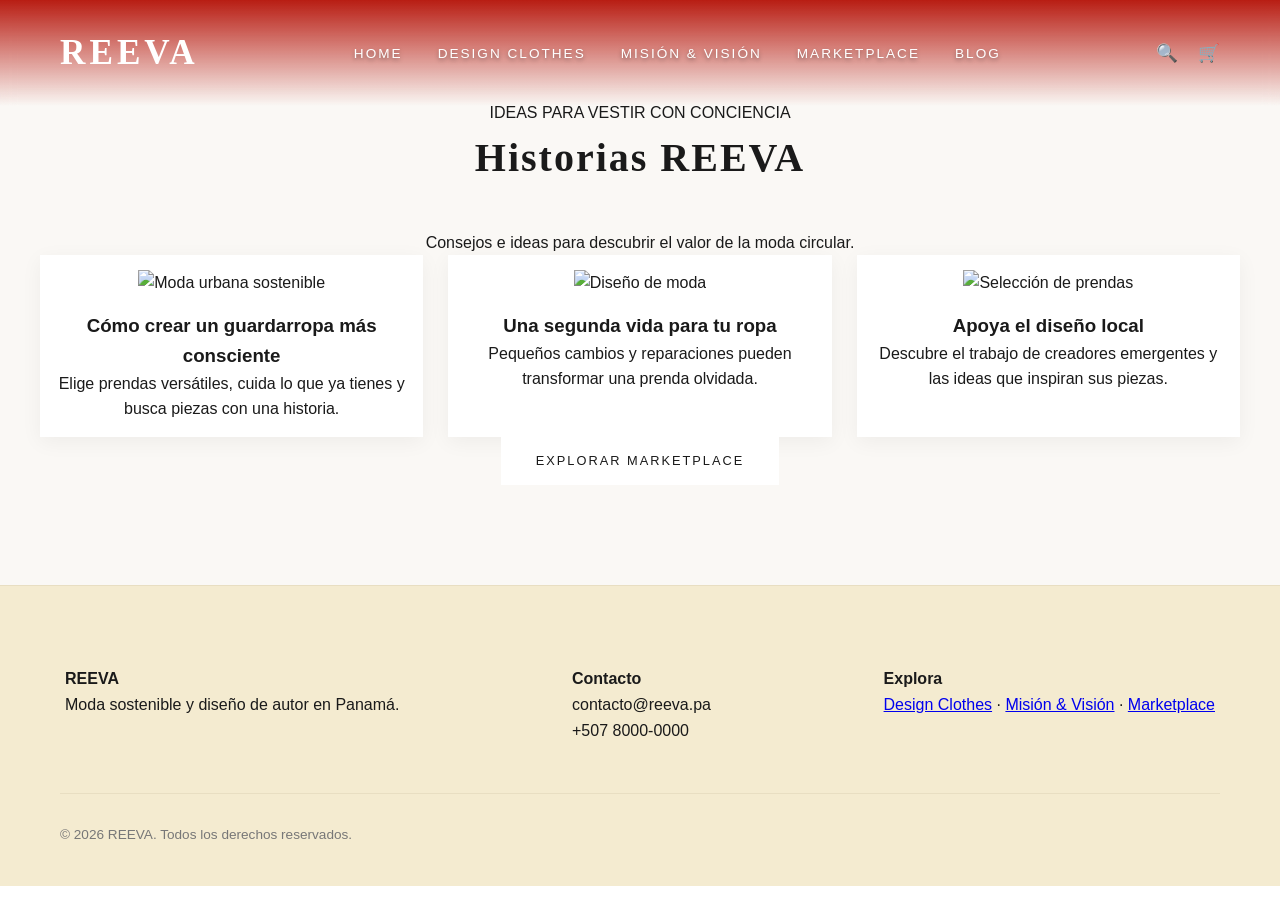
==== blog.html @ 20901f5d "resumen" ====
﻿<!DOCTYPE html>
<html lang="es">
<head><meta charset="UTF-8"><meta name="viewport" content="width=device-width, initial-scale=1.0"><title>Blog | REEVA</title><link rel="stylesheet" href="Style.css"></head>
<body>
<header class="site-header"><div class="logo-container"><a href="index.html" style="text-decoration:none"><h1>REEVA</h1></a></div><nav class="main-nav"><ul><li><a href="index.html">Home</a></li><li><a href="design-clothes.html">Design Clothes</a></li><li><a href="mission-vision.html">Misión &amp; Visión</a></li><li><a href="marketplace.html">Marketplace</a></li><li><a href="blog.html" aria-current="page">Blog</a></li></ul></nav><div class="header-actions"><a href="search.html" aria-label="Buscar" class="action-icon">🔍</a><a href="cart.html" aria-label="Carrito" class="action-icon">🛒</a></div></header>
<main class="featured-stories-section"><span class="sub-title">IDEAS PARA VESTIR CON CONCIENCIA</span><h2 class="section-heading-editorial">Historias REEVA</h2><p>Consejos e ideas para descubrir el valor de la moda circular.</p><div class="stories-grid"><article class="story-card"><img src="https://images.unsplash.com/photo-1515886657613-9f3515b0c78f?auto=format&amp;fit=crop&amp;w=500&amp;q=80" alt="Moda urbana sostenible"><h3>Cómo crear un guardarropa más consciente</h3><p>Elige prendas versátiles, cuida lo que ya tienes y busca piezas con una historia.</p></article><article class="story-card"><img src="https://images.unsplash.com/photo-1509631179647-0177331693ae?auto=format&amp;fit=crop&amp;w=500&amp;q=80" alt="Diseño de moda"><h3>Una segunda vida para tu ropa</h3><p>Pequeños cambios y reparaciones pueden transformar una prenda olvidada.</p></article><article class="story-card"><img src="https://images.unsplash.com/photo-1490481651871-ab68de25d43d?auto=format&amp;fit=crop&amp;w=500&amp;q=80" alt="Selección de prendas"><h3>Apoya el diseño local</h3><p>Descubre el trabajo de creadores emergentes y las ideas que inspiran sus piezas.</p></article></div><div class="hero-buttons"><a href="marketplace.html" class="btn-primary">Explorar Marketplace</a></div></main>
<footer class="site-footer"><div class="footer-grid"><div class="footer-col"><h4>REEVA</h4><p>Moda sostenible y diseño de autor en Panamá.</p></div><div class="footer-col"><h4>Contacto</h4><p>contacto@reeva.pa</p><p>+507 8000-0000</p></div><div class="footer-col"><h4>Explora</h4><p><a href="design-clothes.html">Design Clothes</a> · <a href="mission-vision.html">Misión &amp; Visión</a> · <a href="marketplace.html">Marketplace</a></p></div></div><div class="footer-bottom"><p>&copy; 2026 REEVA. Todos los derechos reservados.</p></div></footer>
</body></html>
---- Style.css ----
﻿* {
    margin: 0;
    padding: 0;
    box-sizing: border-box;
}

html {
    scroll-behavior: smooth;
}

:root {
    --color-primary-blue: #23749b;
    --color-crema: #f4ebd0;
    --color-red: #b81d13;
    --color-dark: #1a1a1a;
    --color-white: #ffffff;
    --font-heading: 'Times New Roman', Times, serif; 
    --font-sans: 'Helvetica Neue', Arial, sans-serif;
    --transition-smooth: all 0.5s cubic-bezier(0.16, 1, 0.3, 1);
}

body {
    font-family: var(--font-sans);
    color: var(--color-dark);
    background-color: var(--color-white);
    line-height: 1.6;
}

/* Header con degradado en color negro original */
.site-header {
   position: fixed;        /* Mantiene el header flotando arriba */
    top: 0;
    left: 0;
    width: 100%;
    z-index: 1000;          /* Siempre por encima de todo */
    display: flex;
    justify-content: space-between;
    align-items: center;
    padding: 25px 60px;
    
    /* Fondo oscuro sólido o semitransparente para que el texto blanco se lea perfecto */
    background: linear-gradient(to bottom, #b81d13 0%, rgba(0, 0, 0, 0) 100%);
    backdrop-filter: blur(8px);     /* Efecto vidrio esmerilado moderno */
    
    transition: transform 0.3s ease-in-out; /* Para que suba y baje suavemente */
}

/* Para mantener la animación cuando bajes la página */
.site-header.oculto {
    transform: translateY(-100%);
}

.logo-container h1 {
    font-family: var(--font-heading);
    font-size: 2.2rem;
    letter-spacing: 4px;
    color: var(--color-white);
}

.main-nav ul {
    display: flex;
    list-style: none;
    gap: 35px;
}

.main-nav a {
    text-decoration: none;
    color: var(--color-white);
    font-size: 0.85rem;
    text-transform: uppercase;
    letter-spacing: 2px;
    position: relative;
    padding-bottom: 5px;
    transition: var(--transition-smooth);
    text-shadow: 0 2px 4px rgba(0,0,0,0.4);
}

.main-nav a::after {
    content: '';
    position: absolute;
    width: 0;
    height: 1px;
    bottom: 0;
    left: 0;
    background-color: var(--color-white);
    transition: var(--transition-smooth);
}

.main-nav a:hover::after {
    width: 100%;
}

.header-actions {
    display: flex;
    gap: 20px;
}

.action-icon {
    text-decoration: none;
    font-size: 1.1rem;
    color: var(--color-white);
    transition: var(--transition-smooth);
}

/* Hero Carrusel */
.hero-section {
    height: 100vh;
    position: relative;
    overflow: hidden;
    display: flex;
    justify-content: center;
    align-items: center;
}

.carousel-slide {
    position: absolute;
    top: 0;
    left: 0;
    width: 100%;
    height: 100%;
    background-size: cover;
    background-position: center;
    display: flex;
    justify-content: center;
    align-items: center;
    opacity: 0;
    visibility: hidden;
    transition: opacity 1s ease-in-out, visibility 1s ease-in-out;
}

.carousel-slide.active {
    opacity: 1;
    visibility: visible;
}

.hero-content {
    max-width: 850px;
    text-align: center;
    color: var(--color-white);
    padding: 0 20px;
    z-index: 2;
}

.hero-content .sub-title {
    display: block;
    font-size: 0.8rem;
    text-transform: uppercase;
    letter-spacing: 4px;
    margin-bottom: 20px;
}

.hero-content h2 {
    font-family: var(--font-heading);
    font-size: 4rem;
    margin-bottom: 25px;
    font-weight: 400;
}

.hero-content p {
    font-size: 1.15rem;
    margin-bottom: 45px;
    font-weight: 300;
}

.hero-buttons {
    display: flex;
    justify-content: center;
    gap: 20px;
}

.btn-primary, .btn-secondary {
    padding: 14px 35px;
    text-decoration: none;
    text-transform: uppercase;
    font-size: 0.8rem;
    letter-spacing: 2px;
    font-weight: 500;
    transition: var(--transition-smooth);
}

.btn-primary {
    background-color: var(--color-white);
    color: var(--color-dark);
}

.btn-primary:hover {
    background-color: var(--color-red);
    color: var(--color-white);
    transform: translateY(-3px);
}

.btn-secondary {
    background-color: transparent;
    color: var(--color-white);
    border: 1px solid var(--color-white);
}

.btn-secondary:hover {
    background-color: var(--color-white);
    color: var(--color-dark);
    transform: translateY(-3px);
}

.carousel-dots {
    position: absolute;
    bottom: 30px;
    display: flex;
    gap: 12px;
    z-index: 10;
}

.dot {
    width: 12px;
    height: 12px;
    background-color: rgba(255, 255, 255, 0.4);
    border-radius: 50%;
    cursor: pointer;
    transition: var(--transition-smooth);
}

.dot.active, .dot:hover {
    background-color: var(--color-white);
    transform: scale(1.2);
}

/* Galería de prendas con zoom dinámico central */
.runway-collection-section {
    padding: 80px 20px;
    background-color: var(--color-white);
    text-align: center;
}

.category-tabs {
    display: flex;
    justify-content: center;
    gap: 40px;
    margin-bottom: 50px;
    flex-wrap: wrap;
}

.tab-btn {
    background: none;
    border: none;
    font-size: 0.9rem;
    text-transform: uppercase;
    letter-spacing: 2px;
    cursor: pointer;
    color: #888;
    padding-bottom: 8px;
    position: relative;
    transition: var(--transition-smooth);
}

.tab-btn.active, .tab-btn:hover {
    color: var(--color-dark);
}

.tab-btn.active::after {
    content: '';
    position: absolute;
    bottom: 0;
    left: 0;
    width: 100%;
    height: 2px;
    background-color: var(--color-red);
}

.runway-gallery-container {
    display: flex;
    justify-content: center;
    align-items: center;
    gap: 30px;
    overflow-x: auto;
    padding: 20px 0;
    scroll-behavior: smooth;
}

.runway-item {
    flex: 0 0 220px;
    transition: var(--transition-smooth);
    opacity: 0.6;
    cursor: pointer;
}

.runway-item img {
    width: 100%;
    height: 320px;
    object-fit: cover;
    transition: var(--transition-smooth);
}

.item-card {
    position: relative;
    background-color: #f4f4f4;
    overflow: hidden;
    margin-bottom: 15px;
}

.runway-tag {
    position: absolute;
    top: 15px;
    left: 15px;
    background: rgba(0,0,0,0.6);
    color: #fff;
    font-size: 0.65rem;
    padding: 4px 8px;
    letter-spacing: 1px;
    z-index: 2;
}

.item-title {
    font-size: 0.85rem;
    font-weight: 400;
    letter-spacing: 0.5px;
    color: var(--color-dark);
}

.runway-item.active-center {
    flex: 0 0 320px;
    opacity: 1;
    transform: scale(1.08);
    z-index: 5;
}

.runway-item.active-center img {
    height: 440px;
}

.runway-item:hover {
    opacity: 1;
    transform: scale(1.03);
}

/* Stories y Footer */
.featured-stories-section {
    padding: 100px 40px;
    background-color: #faf8f5;
    text-align: center;
}

.section-heading-editorial {
    font-family: var(--font-heading);
    font-size: 2.5rem;
    margin-bottom: 40px;
    letter-spacing: 2px;
}

.stories-grid {
    display: flex;
    justify-content: center;
    gap: 25px;
    max-width: 1200px;
    margin: 0 auto;
}

.story-card {
    flex: 1;
    background: var(--color-white);
    padding: 15px;
    box-shadow: 0 5px 20px rgba(0,0,0,0.05);
    transition: var(--transition-smooth);
}

.story-card img {
    width: 100%;
    height: 350px;
    object-fit: cover;
    margin-bottom: 15px;
}

.story-card h4 {
    font-family: var(--font-heading);
    font-size: 1.1rem;
}

.site-footer {
    background-color: var(--color-crema);
    color: var(--color-dark);
    padding: 80px 60px 40px 60px;
    border-top: 1px solid #e8dec2;
}

.footer-grid {
    display: flex;
    justify-content: space-between;
    max-width: 1150px;
    margin: 0 auto 50px auto;
    gap: 40px;
}

.footer-bottom {
    text-align: center;
    border-top: 1px solid #e8dec2;
    padding-top: 30px;
    font-size: 0.85rem;
    color: #777;
    display: flex;
    justify-content: space-between;
}
/* Controles del carrusel de inicio */
.carousel-control {
    position: absolute;
    top: 50%;
    z-index: 10;
    display: grid;
    place-items: center;
    width: 48px;
    height: 48px;
    border: 1px solid rgba(255,255,255,.75);
    border-radius: 50%;
    background: rgba(0,0,0,.2);
    color: #fff;
    font-size: 1.4rem;
    cursor: pointer;
    transform: translateY(-50%);
    transition: background .25s ease, transform .25s ease;
}
.carousel-control:hover { background: rgba(0,0,0,.55); transform: translateY(-50%) scale(1.06); }
.carousel-control.previous { left: 28px; }
.carousel-control.next { right: 28px; }
.carousel-dots { align-items: center; }
.dot { border: 0; padding: 0; }
@media (max-width: 700px) {
    .carousel-control { width: 40px; height: 40px; }
    .carousel-control.previous { left: 12px; }
    .carousel-control.next { right: 12px; }
    .hero-content h2 { font-size: clamp(2.2rem, 10vw, 3.2rem); }
    .hero-buttons { flex-wrap: wrap; }
}
@media (prefers-reduced-motion: reduce) {
    .carousel-slide { transition: none; }
}
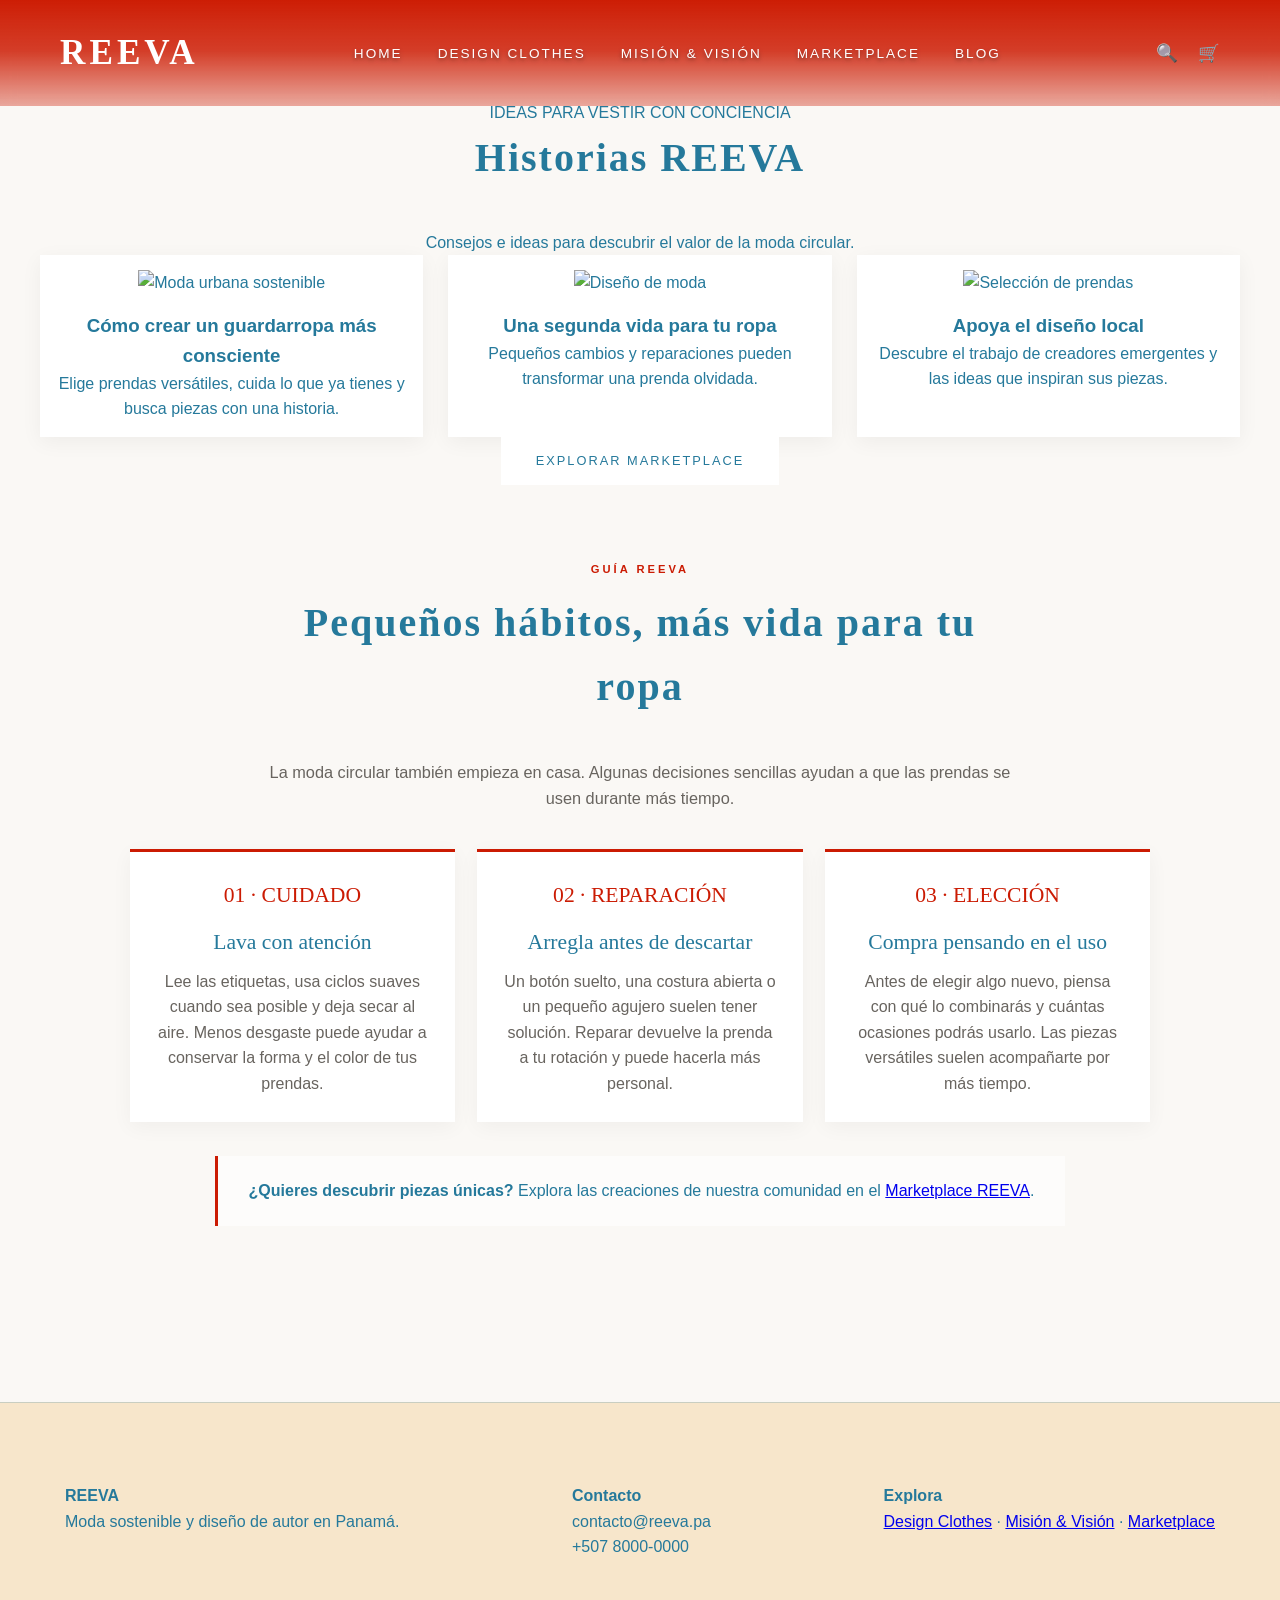
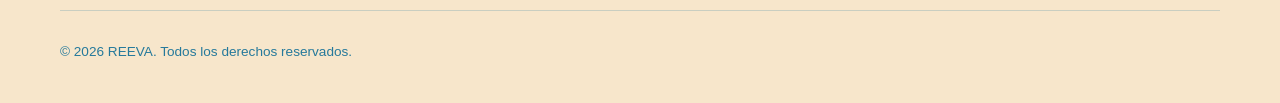
==== commit ef637ad8: "QUÉ" ====
--- a/blog.html
+++ b/blog.html
@@ -1,8 +1,17 @@
-﻿<!DOCTYPE html>
+<!DOCTYPE html>
 <html lang="es">
 <head><meta charset="UTF-8"><meta name="viewport" content="width=device-width, initial-scale=1.0"><title>Blog | REEVA</title><link rel="stylesheet" href="Style.css"></head>
 <body>
 <header class="site-header"><div class="logo-container"><a href="index.html" style="text-decoration:none"><h1>REEVA</h1></a></div><nav class="main-nav"><ul><li><a href="index.html">Home</a></li><li><a href="design-clothes.html">Design Clothes</a></li><li><a href="mission-vision.html">Misión &amp; Visión</a></li><li><a href="marketplace.html">Marketplace</a></li><li><a href="blog.html" aria-current="page">Blog</a></li></ul></nav><div class="header-actions"><a href="search.html" aria-label="Buscar" class="action-icon">🔍</a><a href="cart.html" aria-label="Carrito" class="action-icon">🛒</a></div></header>
-<main class="featured-stories-section"><span class="sub-title">IDEAS PARA VESTIR CON CONCIENCIA</span><h2 class="section-heading-editorial">Historias REEVA</h2><p>Consejos e ideas para descubrir el valor de la moda circular.</p><div class="stories-grid"><article class="story-card"><img src="https://images.unsplash.com/photo-1515886657613-9f3515b0c78f?auto=format&amp;fit=crop&amp;w=500&amp;q=80" alt="Moda urbana sostenible"><h3>Cómo crear un guardarropa más consciente</h3><p>Elige prendas versátiles, cuida lo que ya tienes y busca piezas con una historia.</p></article><article class="story-card"><img src="https://images.unsplash.com/photo-1509631179647-0177331693ae?auto=format&amp;fit=crop&amp;w=500&amp;q=80" alt="Diseño de moda"><h3>Una segunda vida para tu ropa</h3><p>Pequeños cambios y reparaciones pueden transformar una prenda olvidada.</p></article><article class="story-card"><img src="https://images.unsplash.com/photo-1490481651871-ab68de25d43d?auto=format&amp;fit=crop&amp;w=500&amp;q=80" alt="Selección de prendas"><h3>Apoya el diseño local</h3><p>Descubre el trabajo de creadores emergentes y las ideas que inspiran sus piezas.</p></article></div><div class="hero-buttons"><a href="marketplace.html" class="btn-primary">Explorar Marketplace</a></div></main>
+<main class="featured-stories-section"><span class="sub-title">IDEAS PARA VESTIR CON CONCIENCIA</span><h2 class="section-heading-editorial">Historias REEVA</h2><p>Consejos e ideas para descubrir el valor de la moda circular.</p><div class="stories-grid"><article class="story-card"><img src="https://images.unsplash.com/photo-1515886657613-9f3515b0c78f?auto=format&amp;fit=crop&amp;w=500&amp;q=80" alt="Moda urbana sostenible"><h3>Cómo crear un guardarropa más consciente</h3><p>Elige prendas versátiles, cuida lo que ya tienes y busca piezas con una historia.</p></article><article class="story-card"><img src="https://images.unsplash.com/photo-1509631179647-0177331693ae?auto=format&amp;fit=crop&amp;w=500&amp;q=80" alt="Diseño de moda"><h3>Una segunda vida para tu ropa</h3><p>Pequeños cambios y reparaciones pueden transformar una prenda olvidada.</p></article><article class="story-card"><img src="https://images.unsplash.com/photo-1490481651871-ab68de25d43d?auto=format&amp;fit=crop&amp;w=500&amp;q=80" alt="Selección de prendas"><h3>Apoya el diseño local</h3><p>Descubre el trabajo de creadores emergentes y las ideas que inspiran sus piezas.</p></article></div><div class="hero-buttons"><a href="marketplace.html" class="btn-primary">Explorar Marketplace</a></div><section class="subpage-section">
+  <div class="subpage-intro"><span class="upcycle-kicker">GUÍA REEVA</span><h2 class="section-heading-editorial">Pequeños hábitos, más vida para tu ropa</h2><p>La moda circular también empieza en casa. Algunas decisiones sencillas ayudan a que las prendas se usen durante más tiempo.</p></div>
+  <div class="subpage-grid">
+    <article class="subpage-card"><span>01 · CUIDADO</span><h3>Lava con atención</h3><p>Lee las etiquetas, usa ciclos suaves cuando sea posible y deja secar al aire. Menos desgaste puede ayudar a conservar la forma y el color de tus prendas.</p></article>
+    <article class="subpage-card"><span>02 · REPARACIÓN</span><h3>Arregla antes de descartar</h3><p>Un botón suelto, una costura abierta o un pequeño agujero suelen tener solución. Reparar devuelve la prenda a tu rotación y puede hacerla más personal.</p></article>
+    <article class="subpage-card"><span>03 · ELECCIÓN</span><h3>Compra pensando en el uso</h3><p>Antes de elegir algo nuevo, piensa con qué lo combinarás y cuántas ocasiones podrás usarlo. Las piezas versátiles suelen acompañarte por más tiempo.</p></article>
+  </div>
+  <div class="subpage-note"><strong>¿Quieres descubrir piezas únicas?</strong> Explora las creaciones de nuestra comunidad en el <a href="marketplace.html">Marketplace REEVA</a>.</div>
+</section>
+</main>
 <footer class="site-footer"><div class="footer-grid"><div class="footer-col"><h4>REEVA</h4><p>Moda sostenible y diseño de autor en Panamá.</p></div><div class="footer-col"><h4>Contacto</h4><p>contacto@reeva.pa</p><p>+507 8000-0000</p></div><div class="footer-col"><h4>Explora</h4><p><a href="design-clothes.html">Design Clothes</a> · <a href="mission-vision.html">Misión &amp; Visión</a> · <a href="marketplace.html">Marketplace</a></p></div></div><div class="footer-bottom"><p>&copy; 2026 REEVA. Todos los derechos reservados.</p></div></footer>
 </body></html>
--- a/Style.css
+++ b/Style.css
@@ -1,11 +1,12 @@
-﻿* {
+* {
     margin: 0;
     padding: 0;
     box-sizing: border-box;
 }
 
 html {
-    scroll-behavior: smooth;
+    scroll-behavior: auto;
+    flex-wrap: nowrap;
 }
 
 :root {
@@ -267,18 +268,22 @@
 
 .runway-gallery-container {
     display: flex;
-    justify-content: center;
+    justify-content: flex-start;
     align-items: center;
     gap: 30px;
-    overflow-x: auto;
+    overflow: hidden;
+    overflow-y: hidden;
+    scrollbar-width: none;
+    -ms-overflow-style: none;
     padding: 20px 0;
-    scroll-behavior: smooth;
+    scroll-behavior: auto;
+    flex-wrap: nowrap;
 }
 
 .runway-item {
     flex: 0 0 220px;
     transition: var(--transition-smooth);
-    opacity: 0.6;
+    opacity: 1;
     cursor: pointer;
 }
 
@@ -328,7 +333,6 @@
 
 .runway-item:hover {
     opacity: 1;
-    transform: scale(1.03);
 }
 
 /* Stories y Footer */
@@ -430,3 +434,271 @@
 @media (prefers-reduced-motion: reduce) {
     .carousel-slide { transition: none; }
 }
+
+
+.runway-gallery-container::-webkit-scrollbar { display: none; }
+.runway-gallery-container { cursor: grab; }
+.runway-gallery-container:active { cursor: grabbing; }
+
+.runway-gallery-container { scroll-snap-type: none; }
+.runway-gallery-container > .runway-item { will-change: flex-basis, transform; }
+
+/* Secciones editoriales de upcycling y espacios listos para imágenes */
+.upcycle-section { padding: 96px 7vw; }
+.upcycle-intro { max-width: 680px; margin: 0 auto 48px; text-align: center; }
+.upcycle-kicker { display: block; color: var(--color-red); font-size: .7rem; letter-spacing: 3px; font-weight: 600; margin-bottom: 12px; }
+.upcycle-intro .section-heading-editorial, .community-heading .section-heading-editorial { margin-bottom: 16px; }
+.upcycle-intro p, .community-heading > p { color: #68645f; font-size: .98rem; }
+.upcycle-image-slot { position: relative; display: grid; place-items: center; overflow: hidden; background: linear-gradient(145deg, #e8dfcf, #c8bba5 55%, #a8977f); color: rgba(48, 40, 31, .75); text-align: center; letter-spacing: 1px; font-size: .7rem; text-transform: uppercase; }
+.upcycle-image-slot::before, .upcycle-image-slot::after { content: ''; position: absolute; border: 1px solid rgba(255,255,255,.48); pointer-events: none; }
+.upcycle-image-slot::before { inset: 14px; }
+.upcycle-image-slot::after { width: 42%; height: 62%; border-radius: 48% 48% 4px 4px; opacity: .28; }
+.upcycle-image-slot > span { position: relative; z-index: 1; padding: 6px 10px; background: rgba(250,248,245,.72); }
+.transformation-section { background: #faf8f5; }
+.transformation-grid { max-width: 1100px; margin: auto; display: grid; grid-template-columns: 1fr 52px 1fr; align-items: center; gap: 22px; }
+.transformation-image { height: clamp(300px, 42vw, 510px); }
+.transformation-card:first-child .upcycle-image-slot { background: linear-gradient(145deg, #d8cdbb, #b9a98f); }
+.transformation-card:last-child .upcycle-image-slot { background: linear-gradient(145deg, #c8d0c4, #929e8b); }
+.transformation-caption { padding: 16px 4px 0; text-align: left; }
+.transformation-caption > span, .material-label > span { color: var(--color-red); font-size: .68rem; letter-spacing: 2px; }
+.transformation-caption h3, .material-label h3, .community-look h3 { font-family: var(--font-heading); font-size: 1.4rem; font-weight: 400; margin-top: 4px; }
+.transformation-arrow { color: var(--color-red); font-size: 2rem; text-align: center; }
+.material-section { background: #fff; }
+.material-grid { max-width: 1160px; margin: auto; display: grid; grid-template-columns: 1.25fr 1fr 1fr; gap: 22px; align-items: end; }
+.material-image { height: 280px; }
+.material-card-large .material-image { height: 390px; }
+.material-card:nth-child(2) .material-image { background: linear-gradient(135deg, #d0b9a0, #90745f); }
+.material-card:nth-child(3) .material-image { background: linear-gradient(135deg, #d6d4c7, #a7aa96); }
+.material-label { padding: 16px 2px 0; }
+.material-label p, .community-look p { color: #77716a; font-size: .85rem; margin-top: 5px; }
+.style-guide-section { display: grid; grid-template-columns: 1fr .9fr; gap: 7vw; align-items: center; background: var(--color-crema); }
+.style-guide-copy { max-width: 560px; justify-self: end; }
+.style-guide-copy .section-heading-editorial { margin-bottom: 16px; }
+.style-guide-lead { color: #625b4d; max-width: 480px; }
+.style-guide-steps { list-style: none; margin-top: 34px; }
+.style-guide-steps li { display: flex; gap: 18px; padding: 17px 0; border-top: 1px solid rgba(26,26,26,.18); }
+.style-guide-steps li > span { color: var(--color-red); font-family: var(--font-heading); font-size: 1.25rem; }
+.style-guide-steps h3 { font-size: .95rem; font-weight: 500; }
+.style-guide-steps p { color: #716b61; font-size: .84rem; margin-top: 3px; }
+.style-guide-image { width: 100%; max-width: 490px; height: clamp(400px, 52vw, 640px); justify-self: start; background: linear-gradient(150deg, #c7c3b5, #918f80 54%, #686d5d); }
+.style-guide-image .image-note { position: absolute; bottom: 28px; left: 28px; color: white; background: rgba(26,26,26,.64); letter-spacing: 2px; }
+.community-section { background: #faf8f5; text-align: center; }
+.community-heading { max-width: 1160px; margin: 0 auto 42px; display: flex; justify-content: space-between; align-items: end; text-align: left; gap: 30px; }
+.community-heading > p { max-width: 350px; padding-bottom: 20px; }
+.community-grid { max-width: 1160px; margin: auto; display: grid; grid-template-columns: repeat(3, 1fr); gap: 24px; text-align: left; align-items: start; }
+.community-image { height: 390px; background: linear-gradient(145deg, #d1c5b4, #9c8974); }
+.community-look:nth-child(2) { margin-top: 45px; }
+.community-look:nth-child(2) .community-image { height: 450px; background: linear-gradient(145deg, #c6cbbd, #858f7e); }
+.community-look:nth-child(3) .community-image { background: linear-gradient(145deg, #d9ccc2, #a98270); }
+.community-look h3 { margin-top: 15px; }
+.look-number { position: absolute !important; top: 28px; left: 28px; letter-spacing: 2px; color: white; background: rgba(26,26,26,.62) !important; }
+.community-link { display: inline-flex; gap: 18px; align-items: center; margin-top: 48px; color: var(--color-red); text-decoration: none; font-size: .75rem; letter-spacing: 2px; border-bottom: 1px solid var(--color-red); padding-bottom: 8px; }
+.community-link span { font-size: 1rem; }
+@media (max-width: 760px) {
+    .upcycle-section { padding: 68px 22px; }
+    .transformation-grid { grid-template-columns: 1fr; gap: 10px; }
+    .transformation-image { height: 360px; }
+    .transformation-arrow { transform: rotate(90deg); }
+    .material-grid { grid-template-columns: 1fr 1fr; gap: 18px; }
+    .material-card-large { grid-column: 1 / -1; }
+    .material-card-large .material-image { height: 340px; }
+    .material-image { height: 250px; }
+    .style-guide-section { grid-template-columns: 1fr; gap: 35px; }
+    .style-guide-copy, .style-guide-image { justify-self: stretch; }
+    .style-guide-image { max-width: none; height: 440px; }
+    .community-heading { display: block; }
+    .community-heading > p { padding: 0; }
+    .community-grid { grid-template-columns: 1fr 1fr; gap: 16px; }
+    .community-look:nth-child(2) { margin-top: 28px; }
+    .community-image, .community-look:nth-child(2) .community-image { height: 300px; }
+    .community-look:nth-child(3) { grid-column: 1 / -1; width: 70%; justify-self: center; margin-top: 6px; }
+}
+@media (max-width: 440px) {
+    .material-grid, .community-grid { grid-template-columns: 1fr; }
+    .material-card-large, .community-look:nth-child(3) { grid-column: auto; width: 100%; }
+    .material-image, .material-card-large .material-image { height: 330px; }
+    .community-look:nth-child(2), .community-look:nth-child(3) { margin-top: 8px; }
+    .community-image, .community-look:nth-child(2) .community-image { height: 360px; }
+}
+/* Paleta REEVA tomada de la referencia: rojo, azul, celeste y crema */
+:root {
+    --color-primary-blue: #25799B;
+    --color-crema: #F7E6CB;
+    --color-red: #CB1B03;
+    --color-dark: #25799B;
+    --color-light-blue: #A2C5D8;
+}
+.site-footer { background: var(--color-crema); color: var(--color-primary-blue); border-color: rgba(37,121,155,.22); }
+.footer-bottom { border-color: rgba(37,121,155,.22); color: var(--color-primary-blue); }
+.reference-section { color: var(--color-primary-blue); }
+.reference-section h2 { font-family: var(--font-sans); font-size: clamp(2.8rem, 6vw, 5.2rem); line-height: .98; font-weight: 700; letter-spacing: -2px; margin: 0; }
+.reference-section p { line-height: 1.45; }
+.reference-kicker { display: block; font-size: .72rem; font-weight: 700; letter-spacing: 3px; margin-bottom: 18px; }
+.impact-overview { padding: 90px 6vw 70px; background: var(--color-crema); display: grid; grid-template-columns: 1fr 1fr; gap: 30px 8vw; }
+.impact-heading { display: grid; grid-template-columns: 1fr .8fr; gap: 30px; align-items: center; }
+.impact-stat strong { display: block; color: var(--color-primary-blue); font-size: clamp(3.5rem, 6vw, 5.5rem); line-height: 1; font-weight: 700; }
+.impact-stat p { font-size: clamp(1.1rem, 2vw, 1.5rem); }
+.impact-copy { display: grid; grid-template-columns: 1fr .85fr; gap: 40px; align-items: end; font-size: clamp(1rem, 1.7vw, 1.35rem); }
+.landfill-section { position: relative; min-height: 590px; margin: 0 3.3%; overflow: hidden; background: #174a43; color: var(--color-light-blue); }
+.landfill-image { position: absolute; inset: 0; background: linear-gradient(100deg, rgba(14,51,47,.08), rgba(14,51,47,.58)), linear-gradient(145deg, #294c43, #152e2b); }
+.image-slot { display: grid; place-items: center; color: var(--color-light-blue); text-align: center; text-transform: uppercase; letter-spacing: 1.5px; font-size: .75rem; }
+.image-slot > span { padding: 10px 14px; background: rgba(20,48,45,.72); }
+.landfill-overlay { position: absolute; inset: 0; padding: 5vw; display: grid; grid-template-columns: auto 1fr; grid-template-rows: auto auto; align-content: center; align-items: end; column-gap: 24px; text-shadow: 0 2px 16px rgba(0,0,0,.26); }
+.landfill-overlay strong { grid-row: 1 / span 2; font-size: clamp(9rem, 24vw, 20rem); line-height: .78; letter-spacing: -12px; }
+.million-label { align-self: end; font-size: clamp(3rem, 11vw, 9rem); font-weight: 700; line-height: .9; }
+.landfill-overlay p { grid-column: 2; max-width: 650px; font-size: clamp(1.5rem, 3.2vw, 3.3rem); font-weight: 700; line-height: 1.05; }
+.solution-section { min-height: 560px; display: grid; grid-template-columns: .8fr 1.2fr; background: var(--color-crema); }
+.solution-copy { padding: 85px 7vw; color: var(--color-red); align-self: center; }
+.solution-copy h2 { margin-bottom: 24px; }
+.solution-copy p { font-size: clamp(1.1rem, 1.7vw, 1.45rem); }
+.solution-image { min-height: 560px; background: linear-gradient(145deg, #fffaf2, #e5d9c8); color: var(--color-primary-blue); }
+.solution-image > span, .partner-image > span { background: rgba(247,230,203,.82); }
+.how-it-works-section { padding: 86px 5.5vw 100px; background: var(--color-primary-blue); color: var(--color-crema); }
+.how-it-works-section h2 { margin-bottom: 20px; }
+.how-it-works-section .reference-kicker { color: var(--color-light-blue); }
+.how-intro { max-width: 730px; font-size: clamp(1.1rem, 1.8vw, 1.5rem); }
+.process-grid { display: grid; grid-template-columns: repeat(4, 1fr); gap: 42px; margin-top: 58px; }
+.process-number { display: block; color: var(--color-light-blue); font-size: 2.5rem; font-weight: 700; margin-bottom: 14px; }
+.process-grid h3 { font-size: clamp(1.2rem, 2vw, 1.8rem); margin-bottom: 14px; }
+.process-grid p { font-size: 1rem; }
+.environmental-section { padding: 90px 6vw 100px; background: var(--color-crema); }
+.environmental-intro, .partners-intro { max-width: 900px; font-size: clamp(1.1rem, 1.8vw, 1.5rem); margin: 22px 0 65px; }
+.environmental-metrics { display: grid; grid-template-columns: repeat(3, 1fr); gap: 6vw; }
+.environmental-metrics h3 { min-height: 2.8em; font-size: clamp(1.1rem, 1.8vw, 1.55rem); }
+.environmental-metrics strong { display: block; font-size: clamp(2.5rem, 4.5vw, 4.2rem); line-height: 1.05; margin: 12px 0 18px; }
+.environmental-metrics p { font-size: .98rem; }
+.partners-section { padding: 85px 6vw 100px; background: var(--color-crema); border-top: 1px solid rgba(37,121,155,.2); }
+.partners-intro { margin-bottom: 52px; }
+.partners-grid { display: grid; grid-template-columns: repeat(2, 1fr); gap: 58px 7vw; }
+.partner-image { height: 280px; margin-bottom: 22px; background: linear-gradient(145deg, #e5d5b9, #b7cbd0); color: var(--color-primary-blue); }
+.partners-grid article:nth-child(2) .partner-image { background: linear-gradient(145deg, #d7e3d2, #b5c8bd); }
+.partners-grid article:nth-child(3) .partner-image { background: linear-gradient(145deg, #dbd6c8, #a2c5d8); }
+.partners-grid article:nth-child(4) .partner-image { background: linear-gradient(145deg, #d5dfcd, #a4b69b); }
+.partners-grid h3 { font-size: clamp(1.3rem, 2vw, 1.8rem); margin-bottom: 8px; }
+.partners-grid p { font-size: 1rem; }
+@media (max-width: 760px) {
+    .impact-overview { grid-template-columns: 1fr; padding: 65px 24px; }
+    .impact-heading, .impact-copy { grid-template-columns: 1fr 1fr; gap: 18px; }
+    .landfill-section { min-height: 420px; margin: 0 12px; }
+    .landfill-overlay { padding: 24px; column-gap: 10px; }
+    .landfill-overlay strong { font-size: 28vw; letter-spacing: -5px; }
+    .solution-section { grid-template-columns: 1fr; }
+    .solution-copy { padding: 64px 26px; }
+    .solution-image { min-height: 380px; }
+    .process-grid { grid-template-columns: repeat(2, 1fr); gap: 34px 24px; }
+    .environmental-metrics { grid-template-columns: 1fr; gap: 28px; }
+    .environmental-metrics h3 { min-height: 0; }
+    .partners-grid { grid-template-columns: 1fr 1fr; gap: 34px 20px; }
+    .partner-image { height: 220px; }
+}
+@media (max-width: 480px) {
+    .impact-heading, .impact-copy { grid-template-columns: 1fr; }
+    .impact-copy { gap: 24px; }
+    .landfill-section { min-height: 340px; }
+    .landfill-overlay strong { font-size: 25vw; }
+    .million-label { font-size: 11vw; }
+    .process-grid, .partners-grid { grid-template-columns: 1fr; }
+    .partner-image { height: 250px; }
+}
+/* Impact section graphics and softer header fade */
+.site-header { background: linear-gradient(to bottom, rgba(117, 25, 29, .96) 0%, rgba(145, 35, 39, .82) 48%, rgba(145, 35, 39, .30) 100%); }
+.landfill-image { background: radial-gradient(ellipse at 76% 90%, rgba(202,27,3,.38) 0 12%, transparent 12.5%), radial-gradient(ellipse at 58% 96%, rgba(162,197,216,.52) 0 15%, transparent 15.5%), radial-gradient(ellipse at 91% 100%, rgba(247,230,203,.40) 0 18%, transparent 18.5%), radial-gradient(ellipse at 72% 68%, rgba(162,197,216,.18) 0 25%, transparent 25.5%), linear-gradient(110deg, rgba(14,51,47,.15), rgba(14,51,47,.56)), linear-gradient(145deg, #294c43, #152e2b); }
+.landfill-image > span { display: none; }
+.solution-image { background: radial-gradient(circle at 70% 36%, rgba(203,27,3,.82) 0 8%, transparent 8.5%), radial-gradient(ellipse at 66% 46%, rgba(37,121,155,.72) 0 19%, transparent 19.5%), radial-gradient(ellipse at 50% 65%, rgba(162,197,216,.85) 0 24%, transparent 24.5%), linear-gradient(145deg, #fffaf2, #e5d9c8); }
+.solution-image > span { display: none; }
+@media (max-width: 760px) { .landfill-image { background-size: cover; } }
+
+/* Header red tuned to the REEVA solution heading */
+.site-header { background: linear-gradient(to bottom, rgba(204, 25, 0, .98) 0%, rgba(204, 25, 0, .84) 48%, rgba(204, 25, 0, .36) 100%); }
+
+
+/* Responsive layouts for tablets and phones */
+img { max-width: 100%; }
+.stories-grid > *, .footer-grid > *, .transformation-grid > *, .material-grid > *, .community-grid > *, .process-grid > *, .environmental-metrics > *, .partners-grid > * { min-width: 0; }
+.runway-gallery-container { overflow-x: auto; -webkit-overflow-scrolling: touch; touch-action: pan-x; }
+@media (max-width: 760px) {
+  .site-header { flex-wrap: wrap; gap: 10px 18px; padding: 14px 20px; }
+  .logo-container h1 { font-size: 1.7rem; }
+  .main-nav { order: 3; width: 100%; }
+  .main-nav ul { justify-content: center; flex-wrap: wrap; gap: 8px 18px; }
+  .main-nav a { font-size: .68rem; letter-spacing: 1px; }
+  .header-actions { margin-left: auto; }
+  .runway-collection-section { padding: 62px 16px; }
+  .runway-gallery-container { gap: 16px; padding: 18px 4px; }
+  .runway-item, .runway-item.active-center { flex: 0 0 min(76vw, 300px); transform: none; }
+  .runway-item img, .runway-item.active-center img { height: clamp(260px, 95vw, 390px); }
+  .stories-grid { display: grid; grid-template-columns: repeat(2, minmax(0, 1fr)); gap: 16px; }
+  .story-card { padding: 10px; }
+  .story-card img { height: clamp(190px, 48vw, 300px); }
+  .featured-stories-section { padding: 70px 20px; }
+  .site-footer { padding: 56px 24px 28px; }
+  .footer-grid { display: grid; grid-template-columns: repeat(2, minmax(0, 1fr)); gap: 28px; }
+  .footer-bottom { flex-wrap: wrap; gap: 10px 24px; justify-content: center; }
+  .upcycle-section, .environmental-section, .partners-section { padding-left: 24px; padding-right: 24px; }
+  .impact-overview { gap: 28px; }
+  .landfill-overlay { grid-template-columns: minmax(0, auto) minmax(0, 1fr); }
+  .landfill-overlay strong { font-size: clamp(6rem, 25vw, 12rem); letter-spacing: -5px; }
+  .million-label { font-size: clamp(2.3rem, 9vw, 5rem); }
+  .landfill-overlay p { font-size: clamp(1.25rem, 4vw, 2rem); }
+}
+@media (max-width: 520px) {
+  .site-header { padding: 11px 14px; gap: 8px 12px; }
+  .logo-container h1 { font-size: 1.45rem; letter-spacing: 2px; }
+  .main-nav ul { justify-content: flex-start; gap: 6px 14px; }
+  .main-nav a { font-size: .61rem; letter-spacing: .5px; }
+  .header-actions { gap: 10px; }
+  .hero-section { min-height: 620px; height: 100svh; }
+  .hero-content h2 { font-size: clamp(2rem, 9vw, 2.8rem); line-height: 1.08; }
+  .hero-content p { font-size: 1rem; margin-bottom: 28px; }
+  .hero-content .sub-title { letter-spacing: 2px; }
+  .hero-buttons { gap: 12px; }
+  .btn-primary, .btn-secondary { padding: 12px 18px; font-size: .7rem; }
+  .carousel-control.previous { left: 8px; } .carousel-control.next { right: 8px; }
+  .stories-grid, .footer-grid { grid-template-columns: 1fr; }
+  .story-card img { height: 300px; }
+  .section-heading-editorial { font-size: clamp(1.8rem, 8vw, 2.5rem); }
+  .landfill-overlay { grid-template-columns: 1fr; grid-template-rows: auto auto auto; align-content: center; align-items: start; gap: 10px; }
+  .landfill-overlay strong { grid-row: auto; font-size: clamp(6rem, 24vw, 9rem); line-height: .75; }
+  .million-label { font-size: clamp(2.5rem, 12vw, 4rem); }
+  .landfill-overlay p { grid-column: 1; font-size: clamp(1.25rem, 6vw, 1.8rem); }
+  .solution-copy { padding: 52px 22px; }
+  .solution-image { min-height: 300px; }
+  .how-it-works-section { padding: 64px 22px; }
+  .partners-section { padding-top: 64px; padding-bottom: 64px; }
+  .footer-bottom { flex-direction: column; text-align: center; }
+}
+
+
+/* Center REEVA above the navigation */
+.site-header { display: grid; grid-template-columns: minmax(0, 1fr) auto minmax(0, 1fr); grid-template-rows: auto auto; align-items: center; gap: 4px 16px; padding: 12px clamp(18px, 4vw, 60px) 14px; }
+.logo-container { grid-column: 2; grid-row: 1; justify-self: center; }
+.main-nav { grid-column: 1 / -1; grid-row: 2; justify-self: center; width: 100%; }
+.main-nav ul { justify-content: center; flex-wrap: wrap; gap: 6px clamp(14px, 2.5vw, 35px); }
+.header-actions { grid-column: 3; grid-row: 1; justify-self: end; margin-left: 0; }
+@media (max-width: 760px) { .site-header { grid-template-columns: minmax(0, 1fr) auto minmax(0, 1fr); padding: 10px 16px 12px; gap: 5px 10px; } .main-nav ul { justify-content: center; gap: 6px 16px; } }
+@media (max-width: 520px) { .site-header { padding: 9px 12px 11px; gap: 4px 8px; } .logo-container h1 { font-size: 1.5rem; } .main-nav ul { gap: 5px 12px; } .main-nav a { font-size: .6rem; } }
+
+
+/* Keep the original header layout on computer screens */
+@media (min-width: 761px) {
+  .site-header { display: flex; justify-content: space-between; align-items: center; gap: normal; padding: 25px 60px; }
+  .logo-container, .main-nav, .header-actions { grid-column: auto; grid-row: auto; justify-self: auto; width: auto; }
+  .main-nav ul { flex-wrap: nowrap; justify-content: initial; gap: 35px; }
+  .main-nav a { font-size: .85rem; letter-spacing: 2px; }
+}
+
+
+
+/* Expanded editorial content for REEVA sub-pages */
+.subpage-section { padding: 76px 7vw; background: #faf8f5; }
+.subpage-section:nth-of-type(even) { background: var(--color-crema); }
+.subpage-intro { max-width: 760px; margin: 0 auto 38px; text-align: center; }
+.subpage-intro p { color: #68645f; font-size: 1.02rem; }
+.subpage-grid { max-width: 1160px; margin: auto; display: grid; grid-template-columns: repeat(3, minmax(0, 1fr)); gap: 22px; }
+.subpage-card { padding: 26px; background: #fff; border-top: 3px solid var(--color-red); box-shadow: 0 5px 20px rgba(0,0,0,.045); }
+.subpage-card > span { display: block; margin-bottom: 12px; color: var(--color-red); font-family: var(--font-heading); font-size: 1.35rem; }
+.subpage-card h3 { margin-bottom: 9px; color: var(--color-primary-blue); font-family: var(--font-heading); font-size: 1.35rem; font-weight: 400; }
+.subpage-card p { color: #68645f; }
+.subpage-note { max-width: 850px; margin: 34px auto 0; padding: 22px 26px; border-left: 3px solid var(--color-red); background: rgba(255,255,255,.68); }
+@media (max-width: 760px) { .subpage-section { padding: 58px 22px; } .subpage-grid { grid-template-columns: repeat(2, minmax(0, 1fr)); gap: 15px; } .subpage-card { padding: 20px; } }
+@media (max-width: 520px) { .subpage-grid { grid-template-columns: 1fr; } .subpage-card { padding: 20px; } }
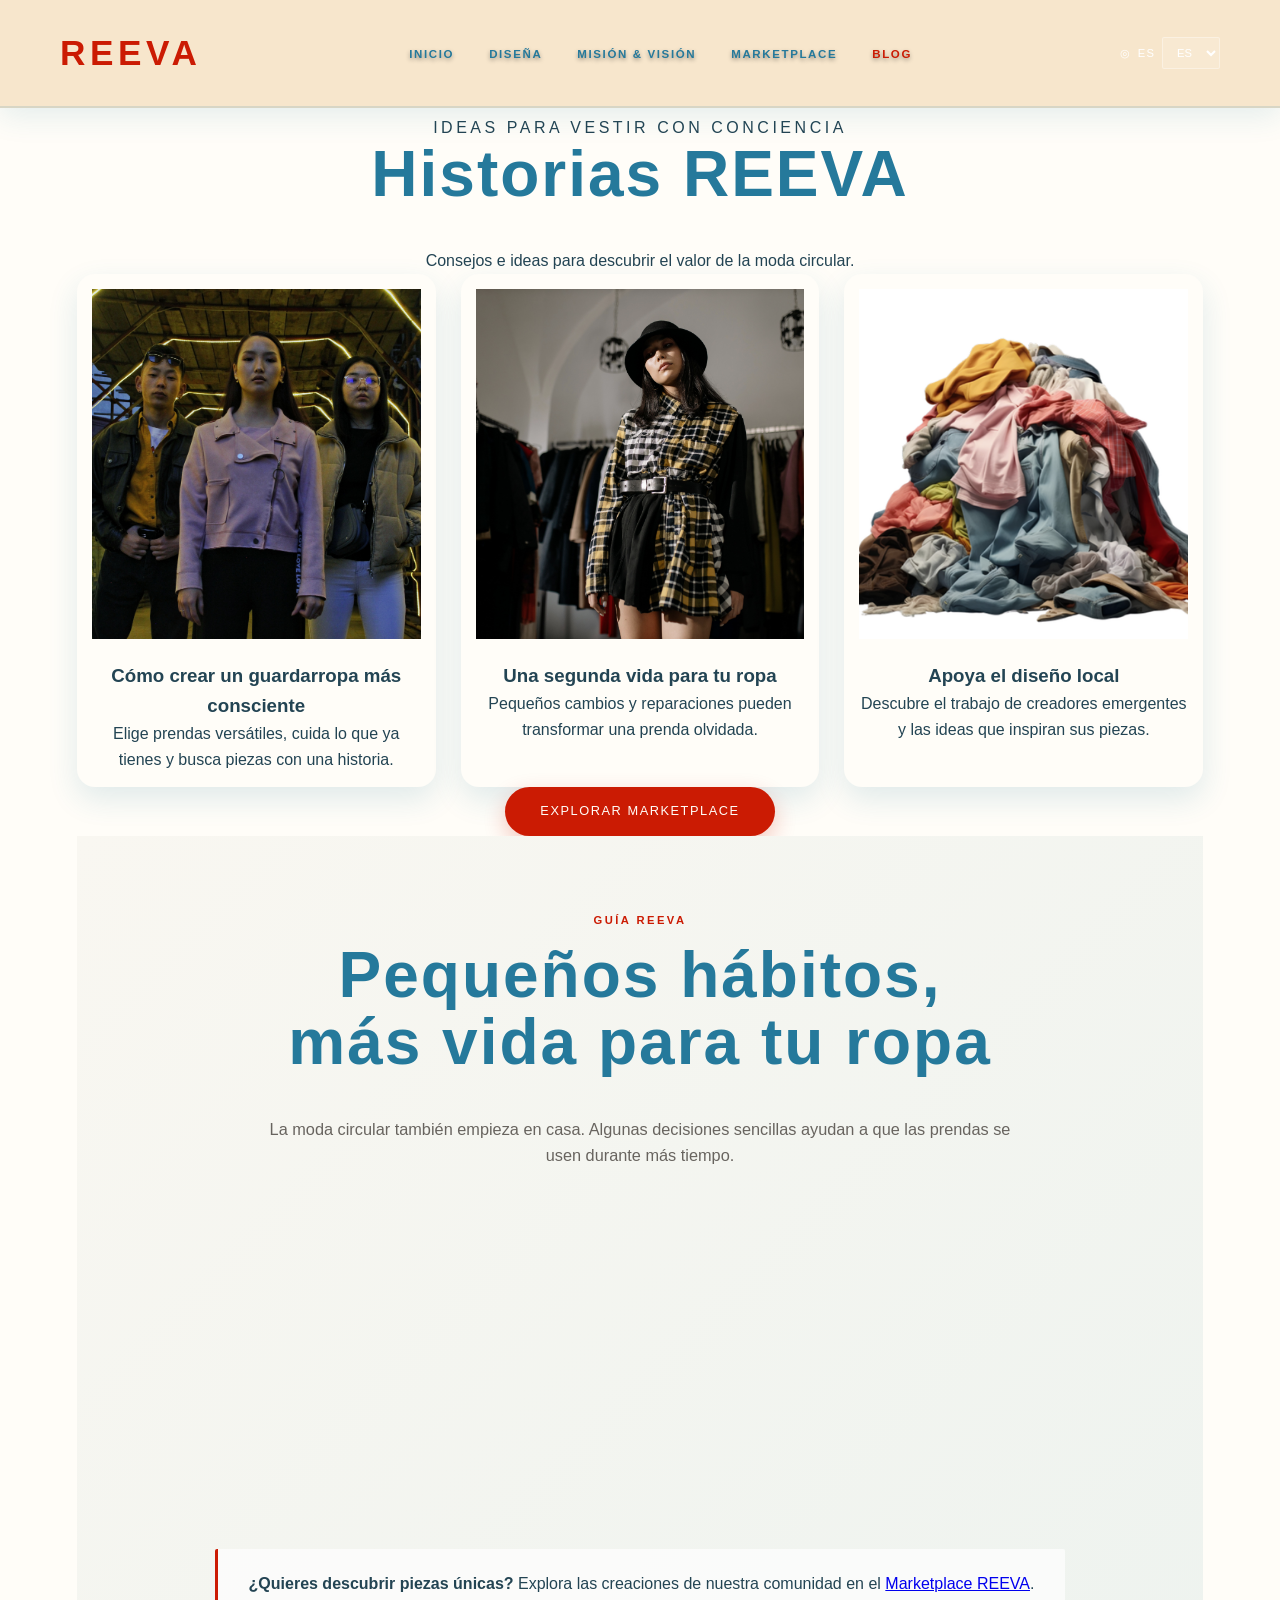
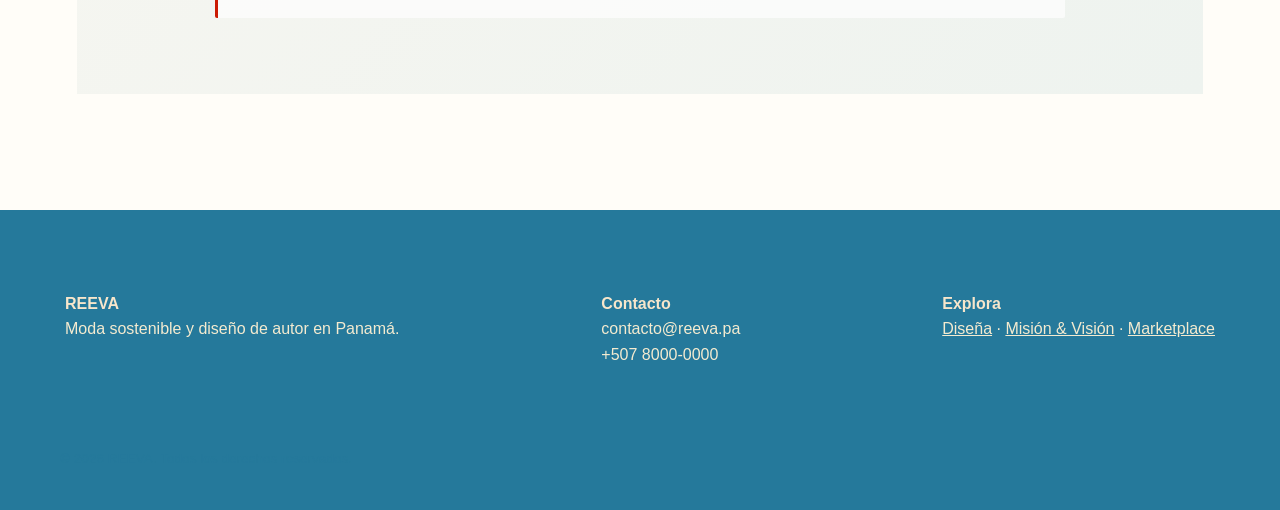
==== commit 5b179220: "Cambios Diseño y estructura" ====
--- a/blog.html
+++ b/blog.html
@@ -2,8 +2,8 @@
 <html lang="es">
 <head><meta charset="UTF-8"><meta name="viewport" content="width=device-width, initial-scale=1.0"><title>Blog | REEVA</title><link rel="stylesheet" href="Style.css"></head>
 <body>
-<header class="site-header"><div class="logo-container"><a href="index.html" style="text-decoration:none"><h1>REEVA</h1></a></div><nav class="main-nav"><ul><li><a href="index.html">Home</a></li><li><a href="design-clothes.html">Design Clothes</a></li><li><a href="mission-vision.html">Misión &amp; Visión</a></li><li><a href="marketplace.html">Marketplace</a></li><li><a href="blog.html" aria-current="page">Blog</a></li></ul></nav><div class="header-actions"><a href="search.html" aria-label="Buscar" class="action-icon">🔍</a><a href="cart.html" aria-label="Carrito" class="action-icon">🛒</a></div></header>
-<main class="featured-stories-section"><span class="sub-title">IDEAS PARA VESTIR CON CONCIENCIA</span><h2 class="section-heading-editorial">Historias REEVA</h2><p>Consejos e ideas para descubrir el valor de la moda circular.</p><div class="stories-grid"><article class="story-card"><img src="https://images.unsplash.com/photo-1515886657613-9f3515b0c78f?auto=format&amp;fit=crop&amp;w=500&amp;q=80" alt="Moda urbana sostenible"><h3>Cómo crear un guardarropa más consciente</h3><p>Elige prendas versátiles, cuida lo que ya tienes y busca piezas con una historia.</p></article><article class="story-card"><img src="https://images.unsplash.com/photo-1509631179647-0177331693ae?auto=format&amp;fit=crop&amp;w=500&amp;q=80" alt="Diseño de moda"><h3>Una segunda vida para tu ropa</h3><p>Pequeños cambios y reparaciones pueden transformar una prenda olvidada.</p></article><article class="story-card"><img src="https://images.unsplash.com/photo-1490481651871-ab68de25d43d?auto=format&amp;fit=crop&amp;w=500&amp;q=80" alt="Selección de prendas"><h3>Apoya el diseño local</h3><p>Descubre el trabajo de creadores emergentes y las ideas que inspiran sus piezas.</p></article></div><div class="hero-buttons"><a href="marketplace.html" class="btn-primary">Explorar Marketplace</a></div><section class="subpage-section">
+<header class="site-header"><div class="logo-container"><a href="index.html" style="text-decoration:none"><h1>REEVA</h1></a></div><nav class="main-nav"><ul><li><a href="index.html">Inicio</a></li><li><a href="design-clothes.html">Diseña</a></li><li><a href="mission-vision.html">Misión &amp; Visión</a></li><li><a href="marketplace.html">Marketplace</a></li><li><a href="blog.html" aria-current="page">Blog</a></li></ul></nav><div class="header-actions"></div></header>
+<main class="featured-stories-section"><span class="sub-title">IDEAS PARA VESTIR CON CONCIENCIA</span><h2 class="section-heading-editorial">Historias REEVA</h2><p>Consejos e ideas para descubrir el valor de la moda circular.</p><div class="stories-grid"><article class="story-card"><img src="Img/modelo 1.jpg" alt="Moda urbana sostenible"><h3>Cómo crear un guardarropa más consciente</h3><p>Elige prendas versátiles, cuida lo que ya tienes y busca piezas con una historia.</p></article><article class="story-card"><img src="Img/Mujer upcycling ropa de cuadritos.jpg" alt="Diseño de moda"><h3>Una segunda vida para tu ropa</h3><p>Pequeños cambios y reparaciones pueden transformar una prenda olvidada.</p></article><article class="story-card"><img src="Img/REEVA (1).png" alt="Selección de prendas"><h3>Apoya el diseño local</h3><p>Descubre el trabajo de creadores emergentes y las ideas que inspiran sus piezas.</p></article></div><div class="hero-buttons"><a href="marketplace.html" class="btn-primary">Explorar Marketplace</a></div><section class="subpage-section">
   <div class="subpage-intro"><span class="upcycle-kicker">GUÍA REEVA</span><h2 class="section-heading-editorial">Pequeños hábitos, más vida para tu ropa</h2><p>La moda circular también empieza en casa. Algunas decisiones sencillas ayudan a que las prendas se usen durante más tiempo.</p></div>
   <div class="subpage-grid">
     <article class="subpage-card"><span>01 · CUIDADO</span><h3>Lava con atención</h3><p>Lee las etiquetas, usa ciclos suaves cuando sea posible y deja secar al aire. Menos desgaste puede ayudar a conservar la forma y el color de tus prendas.</p></article>
@@ -13,5 +13,5 @@
   <div class="subpage-note"><strong>¿Quieres descubrir piezas únicas?</strong> Explora las creaciones de nuestra comunidad en el <a href="marketplace.html">Marketplace REEVA</a>.</div>
 </section>
 </main>
-<footer class="site-footer"><div class="footer-grid"><div class="footer-col"><h4>REEVA</h4><p>Moda sostenible y diseño de autor en Panamá.</p></div><div class="footer-col"><h4>Contacto</h4><p>contacto@reeva.pa</p><p>+507 8000-0000</p></div><div class="footer-col"><h4>Explora</h4><p><a href="design-clothes.html">Design Clothes</a> · <a href="mission-vision.html">Misión &amp; Visión</a> · <a href="marketplace.html">Marketplace</a></p></div></div><div class="footer-bottom"><p>&copy; 2026 REEVA. Todos los derechos reservados.</p></div></footer>
-</body></html>
+<footer class="site-footer"><div class="footer-grid"><div class="footer-col"><h4>REEVA</h4><p>Moda sostenible y diseño de autor en Panamá.</p></div><div class="footer-col"><h4>Contacto</h4><p>contacto@reeva.pa</p><p>+507 8000-0000</p></div><div class="footer-col"><h4>Explora</h4><p><a href="design-clothes.html">Diseña</a> · <a href="mission-vision.html">Misión &amp; Visión</a> · <a href="marketplace.html">Marketplace</a></p></div></div><div class="footer-bottom"><p>&copy; 2026 REEVA. Todos los derechos reservados.</p></div></footer>
+<script src=".Js"></script></body></html>
--- a/Style.css
+++ b/Style.css
@@ -434,6 +434,58 @@
 @media (prefers-reduced-motion: reduce) {
     .carousel-slide { transition: none; }
 }
+
+/* REEVA: identidad luminosa, juvenil y circular */
+:root {
+  --color-primary-blue: #25799B;
+  --color-crema: #F7E6CB;
+  --color-red: #CB1B03;
+  --color-light-blue: #A2C5D8;
+  --color-dark: #25799B;
+  --color-white: #fffdf8;
+  --color-ink: #234453;
+  --font-heading: 'Arial Rounded MT Bold', 'Trebuchet MS', Arial, sans-serif;
+  --font-sans: 'Trebuchet MS', Arial, sans-serif;
+  --font-accent: 'Trebuchet MS', Arial, sans-serif;
+}
+body { background: #fffdf8; color: var(--color-ink); }
+.site-header { background: rgba(247,230,203,.96); border-bottom: 2px solid rgba(37,121,155,.15); box-shadow: 0 8px 28px rgba(37,121,155,.12); }
+.logo-container h1 { color: var(--color-red); font-family: var(--font-heading); letter-spacing: .13em; }
+.main-nav a { color: var(--color-primary-blue); font-weight: 700; }
+.main-nav a:hover, .main-nav a[aria-current="page"] { color: var(--color-red); }
+.hero-section { background: var(--color-primary-blue); }
+.carousel-slide { background-position: center 38%; }
+.carousel-slide::before { background: linear-gradient(90deg, rgba(37,121,155,.9), rgba(37,121,155,.28)); }
+.hero-content { padding: clamp(22px,4vw,48px); border: 1px solid rgba(255,255,255,.55); border-radius: 28px; background: rgba(37,121,155,.34); box-shadow: 0 0 55px rgba(162,197,216,.42); backdrop-filter: blur(3px); }
+.hero-content h2 { color: var(--color-crema); font-family: var(--font-heading); font-weight: 900; }
+.hero-content .sub-title { color: var(--color-crema); }
+.btn-primary { color: #fffdf8; background: var(--color-red); border: 0; border-radius: 999px; box-shadow: 0 8px 22px rgba(203,27,3,.24); }
+.btn-primary:hover { background: #a91605; }
+.btn-secondary { border: 2px solid var(--color-crema); border-radius: 999px; }
+.runway-collection-section, .featured-stories-section { background: #fffdf8; }
+.section-heading-editorial { color: var(--color-primary-blue); font-family: var(--font-heading); font-weight: 900; }
+.item-card, .story-card { border-radius: 18px; box-shadow: 0 12px 30px rgba(37,121,155,.14); }
+.runway-tag { background: var(--color-red); border-radius: 999px; }
+.tab-btn { color: var(--color-primary-blue); background: var(--color-crema); border-color: transparent; border-radius: 999px; }
+.tab-btn.active, .tab-btn:hover { color: white; background: var(--color-primary-blue); }
+.account-section { display: grid; grid-template-columns: minmax(280px, .9fr) minmax(300px, 1.1fr); gap: clamp(28px,7vw,100px); align-items: center; padding: clamp(64px,9vw,120px) clamp(22px,8vw,120px); background: radial-gradient(ellipse at 80% 15%, rgba(162,197,216,.55), transparent 34%), var(--color-crema); }
+.account-card { max-width: 480px; padding: clamp(26px,5vw,52px); border: 2px solid white; border-radius: 28px; background: rgba(255,253,248,.94); box-shadow: 0 18px 50px rgba(37,121,155,.18), 0 0 36px rgba(162,197,216,.3); }
+.account-card h2 { margin: 8px 0 12px; color: var(--color-primary-blue); font: 900 clamp(2.3rem,5vw,4rem)/1 var(--font-heading); }
+.account-card h2 span { color: var(--color-red); }
+.account-card > p { margin-bottom: 24px; color: #526975; }
+.account-form { display: grid; gap: 10px; }
+.account-form label { margin-top: 5px; color: var(--color-primary-blue); font-size: .85rem; font-weight: 700; }
+.account-form input { width: 100%; padding: 14px 16px; color: var(--color-ink); border: 1px solid rgba(37,121,155,.25); border-radius: 14px; background: white; font: inherit; }
+.account-form input:focus { outline: 3px solid rgba(162,197,216,.55); border-color: var(--color-primary-blue); }
+.account-form button { margin-top: 10px; padding: 14px 24px; font: 700 1rem var(--font-sans); cursor: pointer; }
+.account-form > a { justify-self: center; margin-top: 5px; color: var(--color-red); font-size: .9rem; }
+.account-note { display: grid; gap: 20px; justify-items: start; padding: clamp(30px,6vw,70px); border-radius: 36px 120px 36px 120px; color: var(--color-crema); background: var(--color-primary-blue); box-shadow: 0 0 55px rgba(37,121,155,.3); }
+.account-note span { font-size: .8rem; font-weight: 700; letter-spacing: .16em; }
+.account-note strong { color: white; font: 900 clamp(3rem,7vw,6rem)/.95 var(--font-heading); letter-spacing: -.05em; }
+.account-note span:last-child { padding: 10px 16px; border-radius: 999px; color: var(--color-primary-blue); background: var(--color-crema); }
+.site-footer { background: var(--color-primary-blue); }
+.footer-col h4 { color: var(--color-crema); }
+@media (max-width:760px) { .account-section { grid-template-columns: 1fr; } .account-card { width: 100%; margin: auto; } .account-note { border-radius: 28px 72px 28px 72px; } }
 
 
 .runway-gallery-container::-webkit-scrollbar { display: none; }
@@ -701,4 +753,117 @@
 .subpage-card p { color: #68645f; }
 .subpage-note { max-width: 850px; margin: 34px auto 0; padding: 22px 26px; border-left: 3px solid var(--color-red); background: rgba(255,255,255,.68); }
 @media (max-width: 760px) { .subpage-section { padding: 58px 22px; } .subpage-grid { grid-template-columns: repeat(2, minmax(0, 1fr)); gap: 15px; } .subpage-card { padding: 20px; } }
-@media (max-width: 520px) { .subpage-grid { grid-template-columns: 1fr; } .subpage-card { padding: 20px; } }+@media (max-width: 520px) { .subpage-grid { grid-template-columns: 1fr; } .subpage-card { padding: 20px; } }
+/* REEVA — identidad editorial y moda circular */
+:root {
+  --color-primary-blue: #23749b;
+  --color-crema: #f4ebd0;
+  --color-red: #b81d13;
+  --color-dark: #171916;
+  --color-white: #fffefa;
+  --color-ink: #20231f;
+  --color-olive: #687052;
+  --font-heading: Georgia, 'Times New Roman', serif;
+  --font-sans: 'Helvetica Neue', Arial, sans-serif;
+  --font-accent: 'Trebuchet MS', Arial, sans-serif;
+  --transition-smooth: all .45s cubic-bezier(.2,.7,.2,1);
+  --color-primary-blue: #23749b;
+}
+html { scroll-behavior: smooth; scroll-padding-top: 110px; }
+body { color: var(--color-ink); background: #fcfbf8; }
+::selection { color: white; background: var(--color-primary-blue); }
+.site-header { background: linear-gradient(180deg, rgba(24,31,27,.96), rgba(24,31,27,.82)); border-bottom: 1px solid rgba(255,255,255,.16); box-shadow: 0 12px 36px rgba(0,0,0,.12); }
+.logo-container h1 { letter-spacing: .2em; }
+.main-nav a { font-family: var(--font-accent); font-size: .72rem; letter-spacing: .14em; }
+.main-nav a[aria-current="page"] { color: #efcf9c; }
+.hero-section { min-height: 690px; height: min(100svh, 900px); background: #242b25; }
+.carousel-slide { background-position: center 36%; }
+.hero-content { max-width: 900px; }
+.hero-content .sub-title, .sub-title, .upcycle-kicker, .reference-kicker { font-family: var(--font-accent); letter-spacing: .22em; }
+.hero-content h2 { font-size: clamp(3rem, 7.5vw, 6.7rem); line-height: .98; text-wrap: balance; }
+.hero-content p { max-width: 600px; margin: 0 auto 28px; font-size: 1.08rem; }
+.btn-primary, .btn-secondary { border-radius: 2px; letter-spacing: .12em; font-family: var(--font-accent); transition: var(--transition-smooth); }
+.btn-primary { background: var(--color-primary-blue); box-shadow: 0 10px 26px rgba(35,116,155,.25); }
+.btn-primary:hover { background: #2e8db8; transform: translateY(-3px); box-shadow: 0 14px 34px rgba(35,116,155,.35); }
+.btn-secondary { border-color: rgba(255,255,255,.8); }
+.runway-collection-section, .featured-stories-section { padding: clamp(64px, 9vw, 120px) clamp(22px, 6vw, 88px); }
+.section-heading-editorial { color: var(--color-ink); font-size: clamp(2.3rem, 5vw, 4rem); line-height: 1.05; text-wrap: balance; }
+.category-tabs { gap: 12px; flex-wrap: wrap; }
+.tab-btn { border-radius: 30px; border: 1px solid rgba(35,116,155,.24); transition: var(--transition-smooth); }
+.tab-btn:hover, .tab-btn.active { box-shadow: 0 8px 20px rgba(35,116,155,.18); }
+.runway-item img, .story-card img { filter: saturate(.88); transition: var(--transition-smooth); }
+.runway-item:hover img, .story-card:hover img { filter: saturate(1.08); transform: scale(1.035); }
+.story-card { overflow: hidden; border-radius: 3px; transition: var(--transition-smooth); }
+.story-card:hover { transform: translateY(-6px); box-shadow: 0 18px 40px rgba(25,32,26,.12); }
+.reference-section, .subpage-section { position: relative; overflow: hidden; }
+.impact-overview { background: linear-gradient(135deg, #f3ecd9, #fffefa 65%, #e9f0eb); }
+.landfill-section { min-height: 430px; background-image: linear-gradient(90deg,rgba(20,27,23,.2),rgba(20,27,23,.62)), url('Img/Mujer upcycling ropa de cuadritos.jpg'); background-position: center 42%; background-size: cover; }
+.landfill-image { display: none; }
+.solution-image { background: linear-gradient(135deg,rgba(20,27,23,.08),rgba(20,27,23,.18)), url('Img/modelo 1.jpg') center 35%/cover; min-height: 430px; border-radius: 3px; }
+.image-slot { border-radius: 3px; }
+.partners-section { background: #f4ebd0; }
+.partner-image { min-height: 160px; background: linear-gradient(140deg,#e5ddc7,#f8f5ec); }
+.subpage-section { background: linear-gradient(135deg,#f9f7f1,#eef3ef); }
+.subpage-section:nth-of-type(even) { background: #f3ecd9; }
+.subpage-card { border: 1px solid rgba(35,116,155,.1); border-top: 3px solid var(--color-primary-blue); border-radius: 3px; transition: var(--transition-smooth); }
+.subpage-card:hover { transform: translateY(-5px); box-shadow: 0 18px 42px rgba(31,49,42,.1); }
+.subpage-note { border-radius: 2px; }
+.site-footer { background: #1d2925; color: #f4ebd0; }
+.site-footer a { color: inherit; }
+.footer-col h4 { color: #eacb98; }
+.language-control { display: inline-flex; align-items: center; gap: 7px; color: white; font: .7rem var(--font-accent); letter-spacing: .1em; }
+.language-control select { color: white; background: rgba(255,255,255,.12); border: 1px solid rgba(255,255,255,.35); border-radius: 2px; padding: 8px 10px; font: inherit; }
+.language-control option { color: #20231f; }
+.reveal-on-scroll { opacity: 0; transform: translateY(18px); transition: opacity .7s ease, transform .7s ease; }
+.reveal-on-scroll.is-visible { opacity: 1; transform: none; }
+:focus-visible { outline: 3px solid #d7a86b; outline-offset: 4px; }
+@media (max-width: 760px) {
+  .hero-section { min-height: 650px; height: 88svh; }
+  .hero-content h2 { font-size: clamp(2.75rem, 12vw, 4.5rem); }
+  .site-header { background: rgba(24,31,27,.97); }
+  .main-nav a { font-size: .64rem; }
+  .landfill-section { min-height: 340px; }
+}
+@media (prefers-reduced-motion: reduce) {
+  *, *::before, *::after { scroll-behavior: auto !important; animation-duration: .01ms !important; animation-iteration-count: 1 !important; transition-duration: .01ms !important; }
+  .reveal-on-scroll { opacity: 1; transform: none; }
+}
+
+/* Final brand overrides: keep the REEVA palette consistent across the page. */
+:root { --color-primary-blue:#25799B; --color-crema:#F7E6CB; --color-red:#CB1B03; --color-light-blue:#A2C5D8; --color-dark:#25799B; --color-white:#fffdf8; --color-ink:#234453; --font-heading:'Arial Rounded MT Bold','Trebuchet MS',Arial,sans-serif; --font-sans:'Trebuchet MS',Arial,sans-serif; --font-accent:'Trebuchet MS',Arial,sans-serif; }
+body { color:var(--color-ink); background:#fffdf8; }
+.site-header { background:rgba(247,230,203,.97); border-bottom:2px solid rgba(37,121,155,.15); box-shadow:0 8px 28px rgba(37,121,155,.12); }
+.logo-container h1 { color:var(--color-red); font-family:var(--font-heading); letter-spacing:.13em; }
+.main-nav a { color:var(--color-primary-blue); font-weight:700; }
+.main-nav a:hover,.main-nav a[aria-current="page"] { color:var(--color-red); }
+.hero-section { background:var(--color-primary-blue); }
+.hero-content { padding:clamp(22px,4vw,48px); border:1px solid rgba(255,255,255,.6); border-radius:28px; background:rgba(37,121,155,.38); box-shadow:0 0 55px rgba(162,197,216,.45); backdrop-filter:blur(3px); }
+.hero-content h2 { color:var(--color-crema); font-family:var(--font-heading); font-weight:900; }
+.hero-content .sub-title { color:var(--color-crema); }
+.btn-primary { color:#fffdf8; background:var(--color-red); border:0; border-radius:999px; box-shadow:0 8px 22px rgba(203,27,3,.24); }
+.btn-primary:hover { background:#a91605; }
+.btn-secondary { border:2px solid var(--color-crema); border-radius:999px; }
+.runway-collection-section,.featured-stories-section { background:#fffdf8; }
+.section-heading-editorial { color:var(--color-primary-blue); font-family:var(--font-heading); font-weight:900; }
+.item-card,.story-card { border-radius:18px; box-shadow:0 12px 30px rgba(37,121,155,.14); }
+.runway-tag { background:var(--color-red); border-radius:999px; }
+.tab-btn { color:var(--color-primary-blue); background:var(--color-crema); border-color:transparent; border-radius:999px; }
+.tab-btn.active,.tab-btn:hover { color:white; background:var(--color-primary-blue); }
+.account-section { display:grid; grid-template-columns:minmax(280px,.9fr) minmax(300px,1.1fr); gap:clamp(28px,7vw,100px); align-items:center; padding:clamp(64px,9vw,120px) clamp(22px,8vw,120px); background:radial-gradient(ellipse at 80% 15%,rgba(162,197,216,.55),transparent 34%),var(--color-crema); }
+.account-card { max-width:480px; padding:clamp(26px,5vw,52px); border:2px solid white; border-radius:28px; background:rgba(255,253,248,.95); box-shadow:0 18px 50px rgba(37,121,155,.18),0 0 36px rgba(162,197,216,.3); }
+.account-card h2 { margin:8px 0 12px; color:var(--color-primary-blue); font:900 clamp(2.3rem,5vw,4rem)/1 var(--font-heading); }
+.account-card h2 span { color:var(--color-red); }
+.account-card>p { margin-bottom:24px; color:#526975; }
+.account-form { display:grid; gap:10px; }
+.account-form label { margin-top:5px; color:var(--color-primary-blue); font-size:.85rem; font-weight:700; }
+.account-form input { width:100%; padding:14px 16px; color:var(--color-ink); border:1px solid rgba(37,121,155,.25); border-radius:14px; background:white; font:inherit; }
+.account-form input:focus { outline:3px solid rgba(162,197,216,.55); border-color:var(--color-primary-blue); }
+.account-form button { margin-top:10px; padding:14px 24px; font:700 1rem var(--font-sans); cursor:pointer; }
+.account-form>a { justify-self:center; margin-top:5px; color:var(--color-red); font-size:.9rem; }
+.account-note { display:grid; gap:20px; justify-items:start; padding:clamp(30px,6vw,70px); border-radius:36px 120px 36px 120px; color:var(--color-crema); background:var(--color-primary-blue); box-shadow:0 0 55px rgba(37,121,155,.3); }
+.account-note span { font-size:.8rem; font-weight:700; letter-spacing:.16em; }
+.account-note strong { color:white; font:900 clamp(3rem,7vw,6rem)/.95 var(--font-heading); letter-spacing:-.05em; }
+.account-note span:last-child { padding:10px 16px; border-radius:999px; color:var(--color-primary-blue); background:var(--color-crema); }
+.site-footer { background:var(--color-primary-blue); }
+.footer-col h4 { color:var(--color-crema); }
+@media(max-width:760px) { .account-section { grid-template-columns:1fr; } .account-card { width:100%; margin:auto; } .account-note { border-radius:28px 72px 28px 72px; } }
